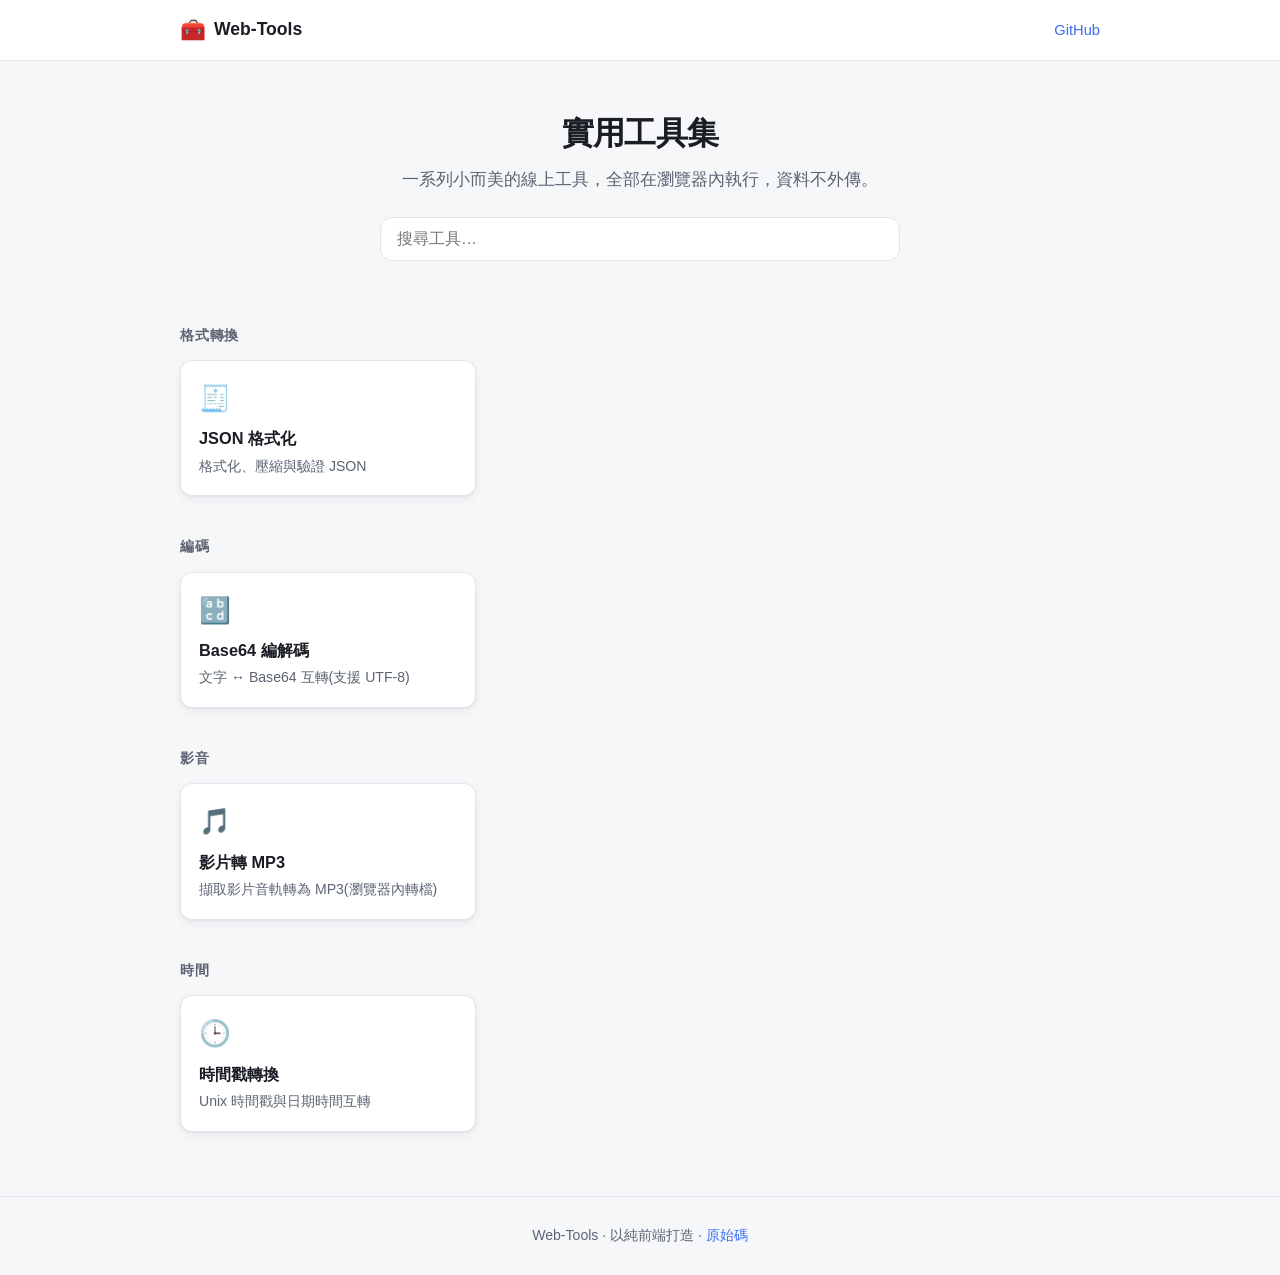
==== index.html @ 816ee09a "建立工具集站台骨架與四個工具 - 純前端(HTML/CSS/JS,無建置流程),首頁依分類列出工具卡片並支援即時搜尋 - 工具註冊表 assets/js/tools.js 為新增工具的唯一入口 - 共" ====
<!DOCTYPE html>
<html lang="zh-Hant">
  <head>
    <meta charset="UTF-8" />
    <meta name="viewport" content="width=device-width, initial-scale=1.0" />
    <title>Web-Tools · 實用工具集</title>
    <meta name="description" content="一個好用的線上工具集合，全部在瀏覽器內執行。" />
    <link rel="stylesheet" href="assets/css/style.css" />
    <link
      rel="icon"
      href="data:image/svg+xml,<svg xmlns='http://www.w3.org/2000/svg' viewBox='0 0 100 100'><text y='.9em' font-size='90'>🧰</text></svg>"
    />
  </head>
  <body>
    <header class="site-header">
      <div class="container">
        <span class="brand"><span class="logo">🧰</span> Web-Tools</span>
        <nav>
          <a href="https://github.com/Nocold/Web-Tools" target="_blank" rel="noopener">GitHub</a>
        </nav>
      </div>
    </header>

    <main class="container">
      <section class="hero">
        <h1>實用工具集</h1>
        <p>一系列小而美的線上工具，全部在瀏覽器內執行，資料不外傳。</p>
        <div class="search-wrap">
          <input id="search" type="search" placeholder="搜尋工具…" autocomplete="off" />
        </div>
      </section>

      <div id="tool-grid-root"></div>
    </main>

    <footer class="site-footer">
      <div class="container">
        Web-Tools · 以純前端打造 ·
        <a href="https://github.com/Nocold/Web-Tools" target="_blank" rel="noopener">原始碼</a>
      </div>
    </footer>

    <script src="assets/js/tools.js"></script>
    <script src="assets/js/home.js"></script>
  </body>
</html>
---- assets/css/style.css ----
/* Web-Tools — shared styles */

:root {
  --bg: #f6f7f9;
  --surface: #ffffff;
  --surface-2: #f0f2f5;
  --border: #e2e5ea;
  --text: #1a1d24;
  --text-muted: #5b6472;
  --accent: #3b6ef5;
  --accent-hover: #2f5ad9;
  --shadow: 0 1px 2px rgba(16, 24, 40, 0.06), 0 4px 12px rgba(16, 24, 40, 0.05);
  --radius: 12px;
  --radius-sm: 8px;
  --mono: ui-monospace, SFMono-Regular, "SF Mono", Menlo, Consolas, monospace;
  --sans: -apple-system, BlinkMacSystemFont, "Segoe UI", Roboto, "Helvetica Neue",
    "PingFang TC", "Microsoft JhengHei", sans-serif;
}

@media (prefers-color-scheme: dark) {
  :root {
    --bg: #0f1115;
    --surface: #181b21;
    --surface-2: #21252d;
    --border: #2b303a;
    --text: #e6e9ef;
    --text-muted: #9aa4b2;
    --accent: #5b86f7;
    --accent-hover: #7098f9;
    --shadow: 0 1px 2px rgba(0, 0, 0, 0.3), 0 4px 12px rgba(0, 0, 0, 0.25);
  }
}

* {
  box-sizing: border-box;
}

html {
  -webkit-text-size-adjust: 100%;
}

body {
  margin: 0;
  font-family: var(--sans);
  background: var(--bg);
  color: var(--text);
  line-height: 1.55;
  -webkit-font-smoothing: antialiased;
}

a {
  color: var(--accent);
  text-decoration: none;
}
a:hover {
  color: var(--accent-hover);
}

.container {
  max-width: 960px;
  margin: 0 auto;
  padding: 0 20px;
}

/* Header */
.site-header {
  border-bottom: 1px solid var(--border);
  background: var(--surface);
  position: sticky;
  top: 0;
  z-index: 10;
  backdrop-filter: saturate(180%) blur(8px);
}
.site-header .container {
  display: flex;
  align-items: center;
  gap: 12px;
  height: 60px;
}
.site-header .brand {
  font-weight: 700;
  font-size: 1.1rem;
  color: var(--text);
  display: flex;
  align-items: center;
  gap: 8px;
}
.site-header .brand .logo {
  font-size: 1.3rem;
}
.site-header nav {
  margin-left: auto;
  display: flex;
  gap: 18px;
  font-size: 0.92rem;
}

/* Hero */
.hero {
  padding: 48px 0 24px;
  text-align: center;
}
.hero h1 {
  font-size: 2rem;
  margin: 0 0 8px;
  letter-spacing: -0.02em;
}
.hero p {
  color: var(--text-muted);
  margin: 0;
  font-size: 1.05rem;
}

/* Search */
.search-wrap {
  max-width: 520px;
  margin: 24px auto 0;
  position: relative;
}
.search-wrap input {
  width: 100%;
  padding: 12px 16px;
  font-size: 1rem;
  border: 1px solid var(--border);
  border-radius: var(--radius);
  background: var(--surface);
  color: var(--text);
  outline: none;
  transition: border-color 0.15s, box-shadow 0.15s;
}
.search-wrap input:focus {
  border-color: var(--accent);
  box-shadow: 0 0 0 3px rgba(59, 110, 245, 0.15);
}

/* Category */
.category {
  margin: 40px 0 0;
}
.category h2 {
  font-size: 0.85rem;
  text-transform: uppercase;
  letter-spacing: 0.06em;
  color: var(--text-muted);
  margin: 0 0 14px;
}

/* Tool grid */
.tool-grid {
  display: grid;
  grid-template-columns: repeat(auto-fill, minmax(220px, 1fr));
  gap: 16px;
}
.tool-card {
  display: block;
  background: var(--surface);
  border: 1px solid var(--border);
  border-radius: var(--radius);
  padding: 18px;
  box-shadow: var(--shadow);
  transition: transform 0.12s ease, border-color 0.12s ease;
}
.tool-card:hover {
  transform: translateY(-2px);
  border-color: var(--accent);
}
.tool-card .icon {
  font-size: 1.6rem;
  margin-bottom: 8px;
}
.tool-card h3 {
  margin: 0 0 4px;
  font-size: 1.02rem;
  color: var(--text);
}
.tool-card p {
  margin: 0;
  font-size: 0.88rem;
  color: var(--text-muted);
}
.empty-state {
  color: var(--text-muted);
  text-align: center;
  padding: 40px 0;
}

/* Footer */
.site-footer {
  margin-top: 64px;
  padding: 28px 0;
  border-top: 1px solid var(--border);
  color: var(--text-muted);
  font-size: 0.88rem;
  text-align: center;
}

/* ---------- Tool page layout ---------- */
.tool-page {
  padding: 32px 0 0;
}
.tool-page .back {
  font-size: 0.9rem;
  color: var(--text-muted);
  display: inline-flex;
  align-items: center;
  gap: 6px;
  margin-bottom: 16px;
}
.tool-page h1 {
  font-size: 1.6rem;
  margin: 0 0 6px;
  letter-spacing: -0.01em;
}
.tool-page .subtitle {
  color: var(--text-muted);
  margin: 0 0 24px;
}

.panel {
  background: var(--surface);
  border: 1px solid var(--border);
  border-radius: var(--radius);
  padding: 20px;
  box-shadow: var(--shadow);
}

label.field-label {
  display: block;
  font-size: 0.85rem;
  font-weight: 600;
  color: var(--text-muted);
  margin: 0 0 6px;
}

textarea,
input.text-input,
select {
  width: 100%;
  font-family: var(--mono);
  font-size: 0.92rem;
  padding: 12px;
  border: 1px solid var(--border);
  border-radius: var(--radius-sm);
  background: var(--surface-2);
  color: var(--text);
  outline: none;
  resize: vertical;
}
textarea:focus,
input.text-input:focus,
select:focus {
  border-color: var(--accent);
}
textarea {
  min-height: 160px;
}

.toolbar {
  display: flex;
  flex-wrap: wrap;
  gap: 10px;
  align-items: center;
  margin: 16px 0;
}

button.btn {
  font-family: var(--sans);
  font-size: 0.9rem;
  font-weight: 600;
  padding: 9px 16px;
  border-radius: var(--radius-sm);
  border: 1px solid var(--border);
  background: var(--surface-2);
  color: var(--text);
  cursor: pointer;
  transition: background 0.12s, border-color 0.12s;
}
button.btn:hover {
  border-color: var(--accent);
}
button.btn.primary {
  background: var(--accent);
  border-color: var(--accent);
  color: #fff;
}
button.btn.primary:hover {
  background: var(--accent-hover);
}

.status {
  font-size: 0.88rem;
  min-height: 1.2em;
}
.status.error {
  color: #e5484d;
}
.status.ok {
  color: #30a46c;
}

.two-col {
  display: grid;
  grid-template-columns: 1fr 1fr;
  gap: 16px;
}
@media (max-width: 640px) {
  .two-col {
    grid-template-columns: 1fr;
  }
}
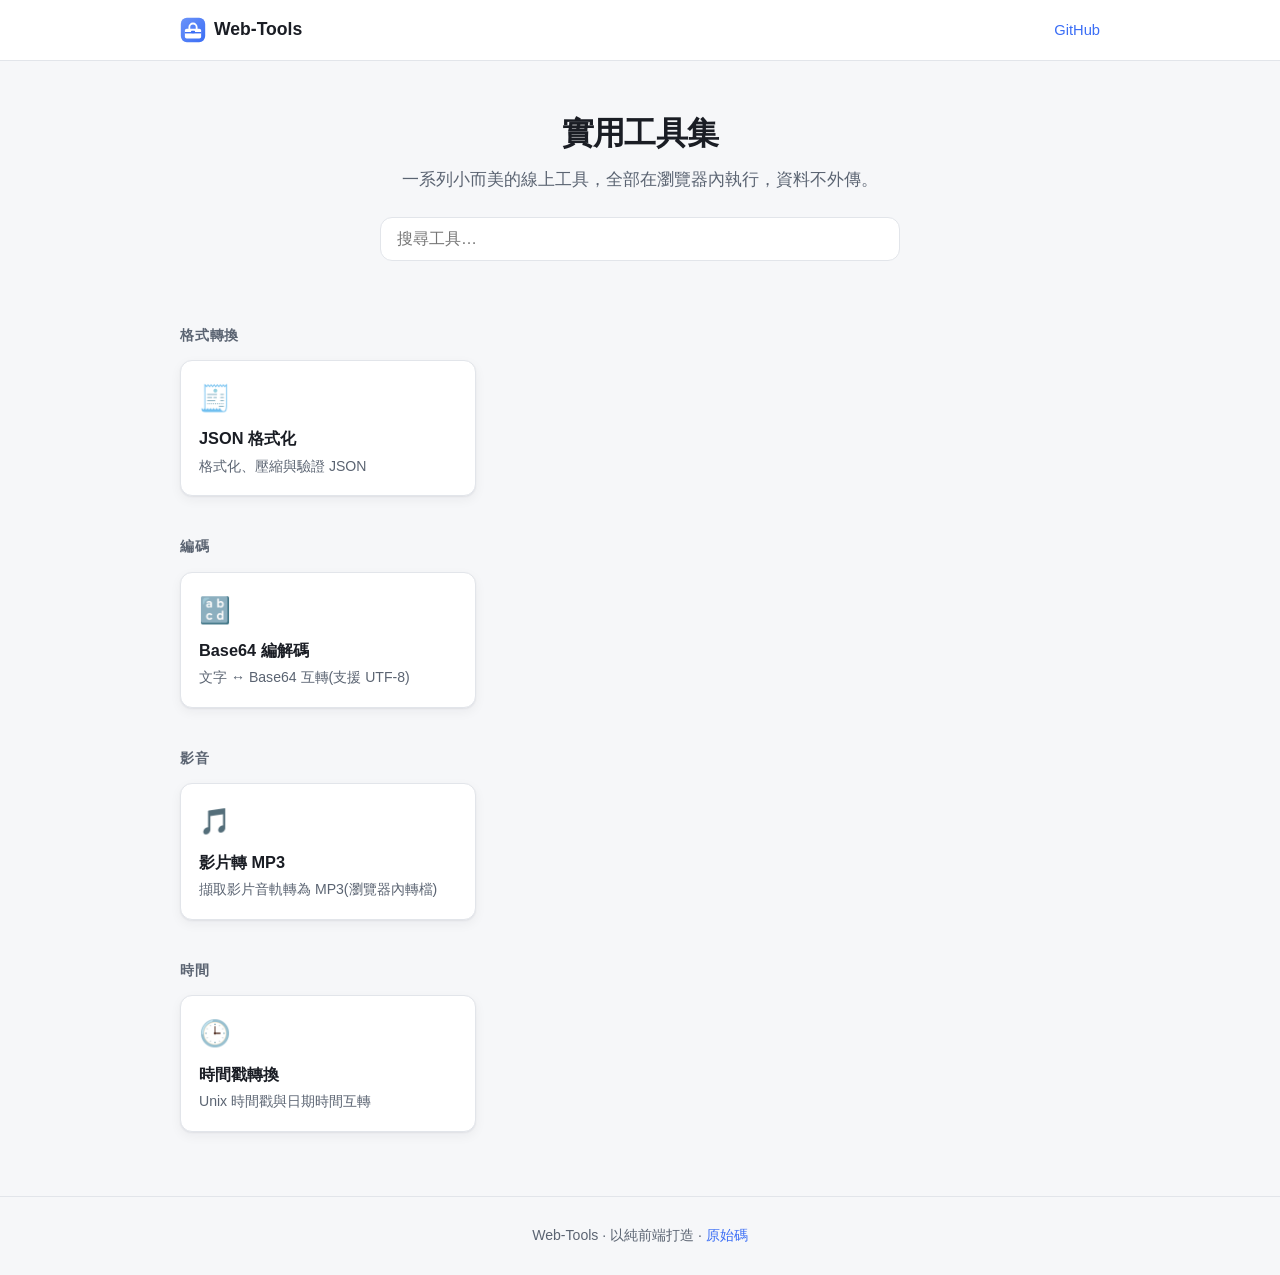
==== commit 8e3bf0b3: "新增自訂品牌圖示(favicon / apple-touch-icon) - 設計工具箱主題的 SVG 品牌標誌 assets/favicon.svg,16px 也清楚可辨 - 產生 favicon-" ====
--- a/index.html
+++ b/index.html
@@ -6,15 +6,14 @@
     <title>Web-Tools · 實用工具集</title>
     <meta name="description" content="一個好用的線上工具集合，全部在瀏覽器內執行。" />
     <link rel="stylesheet" href="assets/css/style.css" />
-    <link
-      rel="icon"
-      href="data:image/svg+xml,<svg xmlns='http://www.w3.org/2000/svg' viewBox='0 0 100 100'><text y='.9em' font-size='90'>🧰</text></svg>"
-    />
+    <link rel="icon" type="image/svg+xml" href="assets/favicon.svg" />
+    <link rel="icon" type="image/png" sizes="32x32" href="assets/favicon-32.png" />
+    <link rel="apple-touch-icon" href="assets/apple-touch-icon.png" />
   </head>
   <body>
     <header class="site-header">
       <div class="container">
-        <span class="brand"><span class="logo">🧰</span> Web-Tools</span>
+        <span class="brand"><img class="logo" src="assets/favicon.svg" alt="" width="26" height="26" /> Web-Tools</span>
         <nav>
           <a href="https://github.com/Nocold/Web-Tools" target="_blank" rel="noopener">GitHub</a>
         </nav>
--- a/assets/css/style.css
+++ b/assets/css/style.css
@@ -86,7 +86,10 @@
   gap: 8px;
 }
 .site-header .brand .logo {
-  font-size: 1.3rem;
+  width: 26px;
+  height: 26px;
+  border-radius: 6px;
+  display: block;
 }
 .site-header nav {
   margin-left: auto;
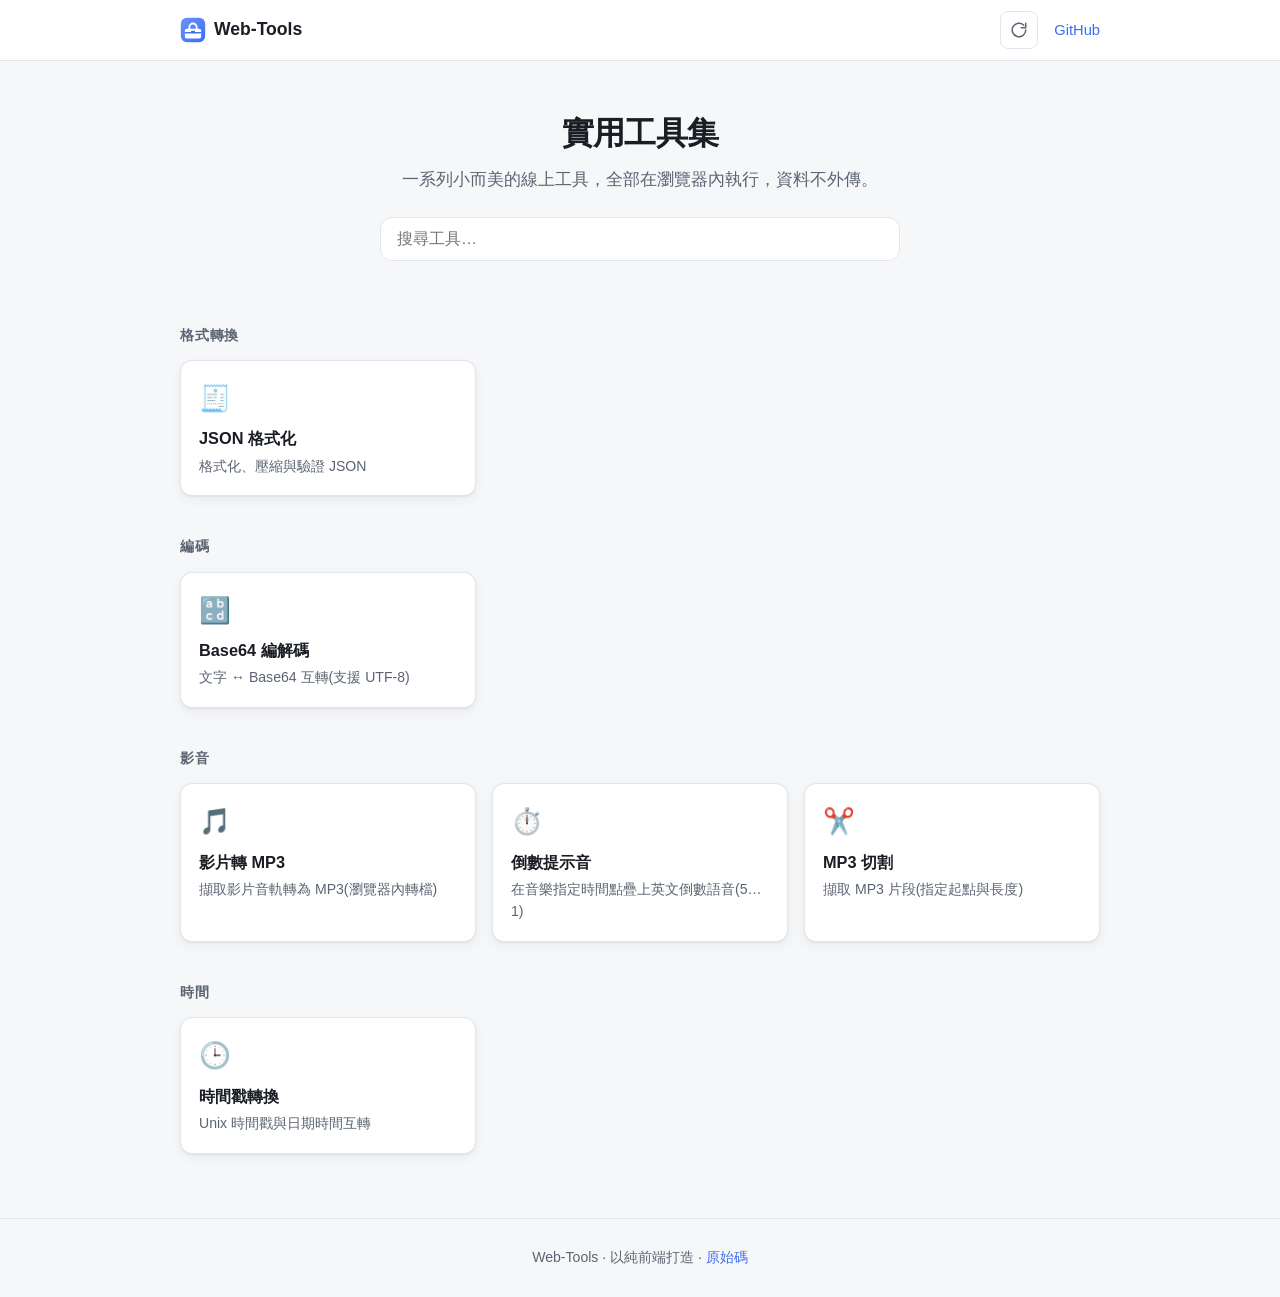
==== commit 51df4005: "倒數提示音:新增「試聽語音」;一併帶入全站重新整理按鈕與 header 調整 - countdown-cue:新增「🔊 試聽語音」按鈕,以 Web Audio 即時播放   「(第一個時間點的區段)…" ====
--- a/index.html
+++ b/index.html
@@ -9,14 +9,23 @@
     <link rel="icon" type="image/svg+xml" href="assets/favicon.svg" />
     <link rel="icon" type="image/png" sizes="32x32" href="assets/favicon-32.png" />
     <link rel="apple-touch-icon" href="assets/apple-touch-icon.png" />
+    <meta name="apple-mobile-web-app-title" content="Web-Tools" />
   </head>
   <body>
     <header class="site-header">
       <div class="container">
         <span class="brand"><img class="logo" src="assets/favicon.svg" alt="" width="26" height="26" /> Web-Tools</span>
-        <nav>
-          <a href="https://github.com/Nocold/Web-Tools" target="_blank" rel="noopener">GitHub</a>
-        </nav>
+        <div class="header-actions">
+          <button type="button" class="reload-btn" onclick="this.classList.add('spinning');location.reload()" aria-label="重新整理" title="重新整理">
+            <svg viewBox="0 0 24 24" fill="none" stroke="currentColor" stroke-width="2" stroke-linecap="round" stroke-linejoin="round" aria-hidden="true">
+              <path d="M21 12a9 9 0 1 1-2.64-6.36" />
+              <polyline points="21 3 21 9 15 9" />
+            </svg>
+          </button>
+          <nav>
+            <a href="https://github.com/Nocold/Web-Tools" target="_blank" rel="noopener">GitHub</a>
+          </nav>
+        </div>
       </div>
     </header>
 
--- a/assets/css/style.css
+++ b/assets/css/style.css
@@ -92,10 +92,50 @@
   display: block;
 }
 .site-header nav {
-  margin-left: auto;
   display: flex;
   gap: 18px;
   font-size: 0.92rem;
+}
+.site-header .header-actions {
+  margin-left: auto;
+  display: flex;
+  align-items: center;
+  gap: 16px;
+}
+.reload-btn {
+  display: inline-flex;
+  align-items: center;
+  justify-content: center;
+  width: 38px;
+  height: 38px;
+  padding: 0;
+  border: 1px solid var(--border);
+  border-radius: var(--radius-sm);
+  background: var(--surface);
+  color: var(--text-muted);
+  cursor: pointer;
+  transition: background 0.15s, color 0.15s, border-color 0.15s;
+  -webkit-tap-highlight-color: transparent;
+}
+.reload-btn:hover {
+  background: var(--surface-2);
+  color: var(--text);
+}
+.reload-btn:active {
+  background: var(--surface-2);
+}
+.reload-btn svg {
+  width: 18px;
+  height: 18px;
+  display: block;
+}
+.reload-btn.spinning svg {
+  animation: reload-spin 0.6s linear infinite;
+}
+@keyframes reload-spin {
+  to {
+    transform: rotate(360deg);
+  }
 }
 
 /* Hero */
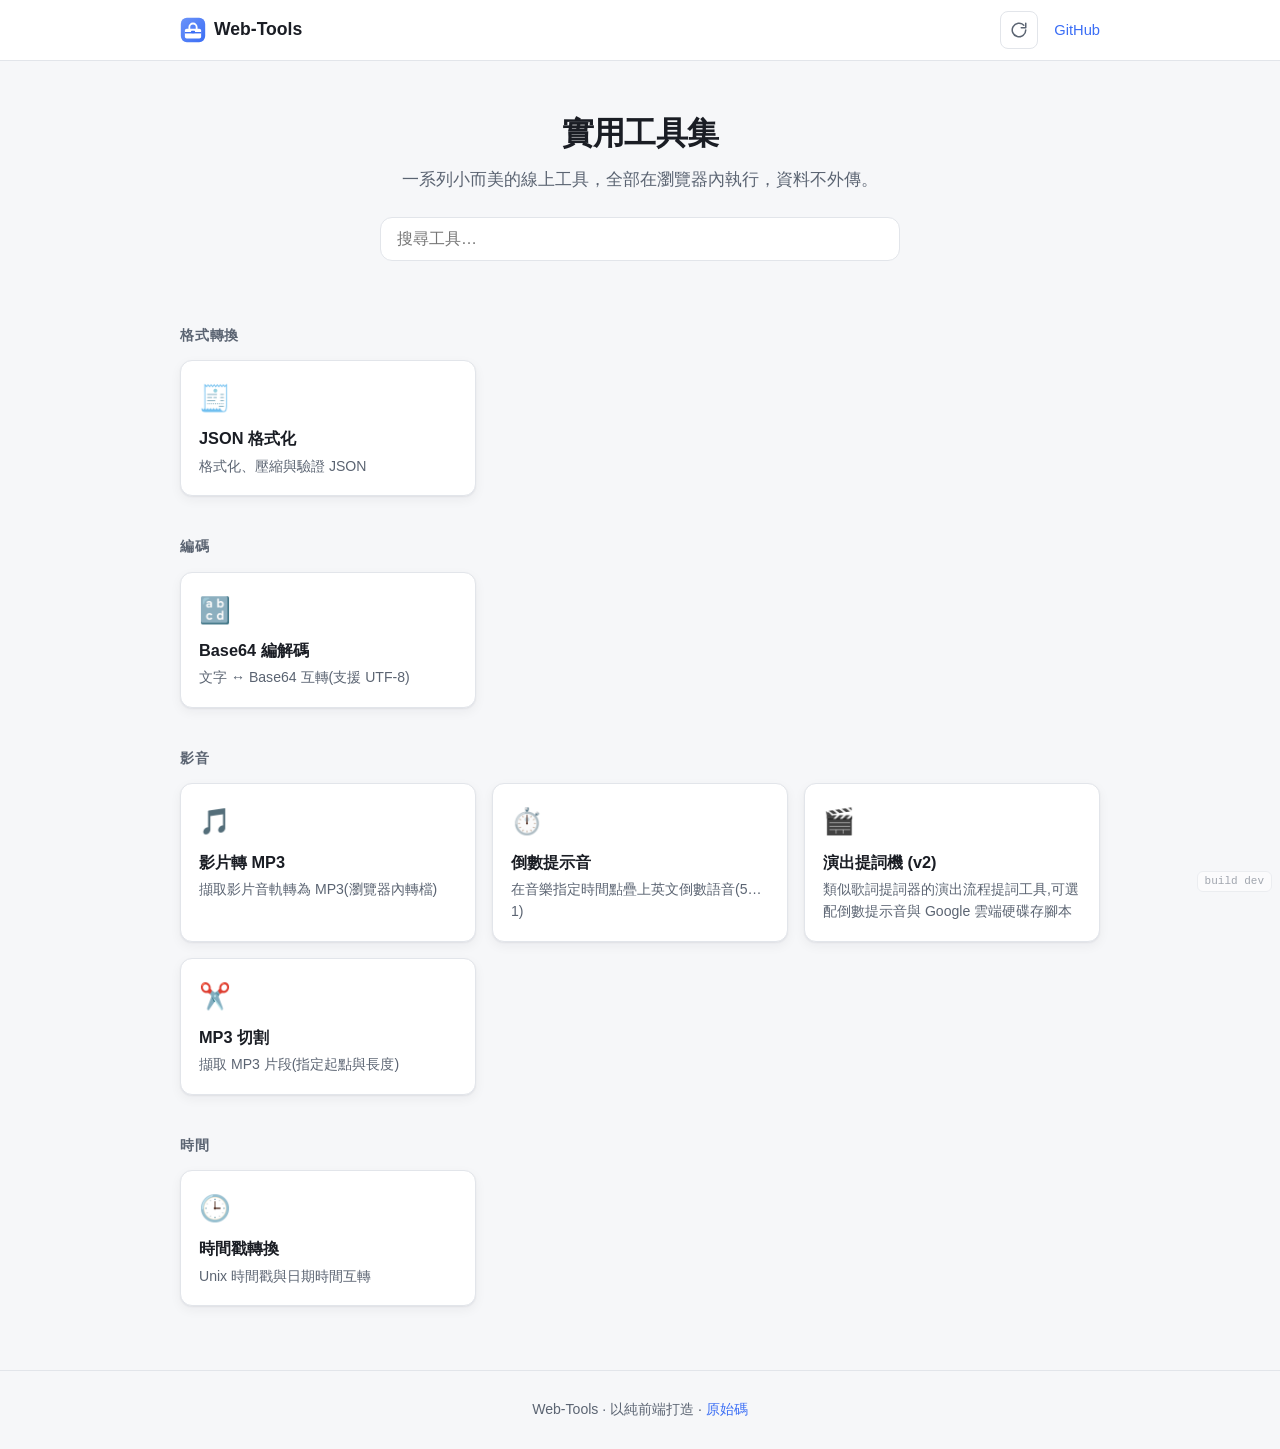
==== commit 3bf1d04c: "新增部署版本標記:Actions 部署時把 commit hash 寫進頁尾 - Pages 來源改為 GitHub Actions,新增 .github/workflows/deploy-pages" ====
--- a/index.html
+++ b/index.html
@@ -50,5 +50,6 @@
 
     <script src="assets/js/tools.js"></script>
     <script src="assets/js/home.js"></script>
+    <script defer src="assets/js/version.js"></script>
   </body>
 </html>
--- a/assets/css/style.css
+++ b/assets/css/style.css
@@ -239,7 +239,9 @@
 
 /* ---------- Tool page layout ---------- */
 .tool-page {
-  padding: 32px 0 0;
+  /* 只設上方間距;左右留白交給 .container(padding: 0 20px),
+     否則手機版內容會貼齊螢幕邊緣 */
+  padding-top: 32px;
 }
 .tool-page .back {
   font-size: 0.9rem;
